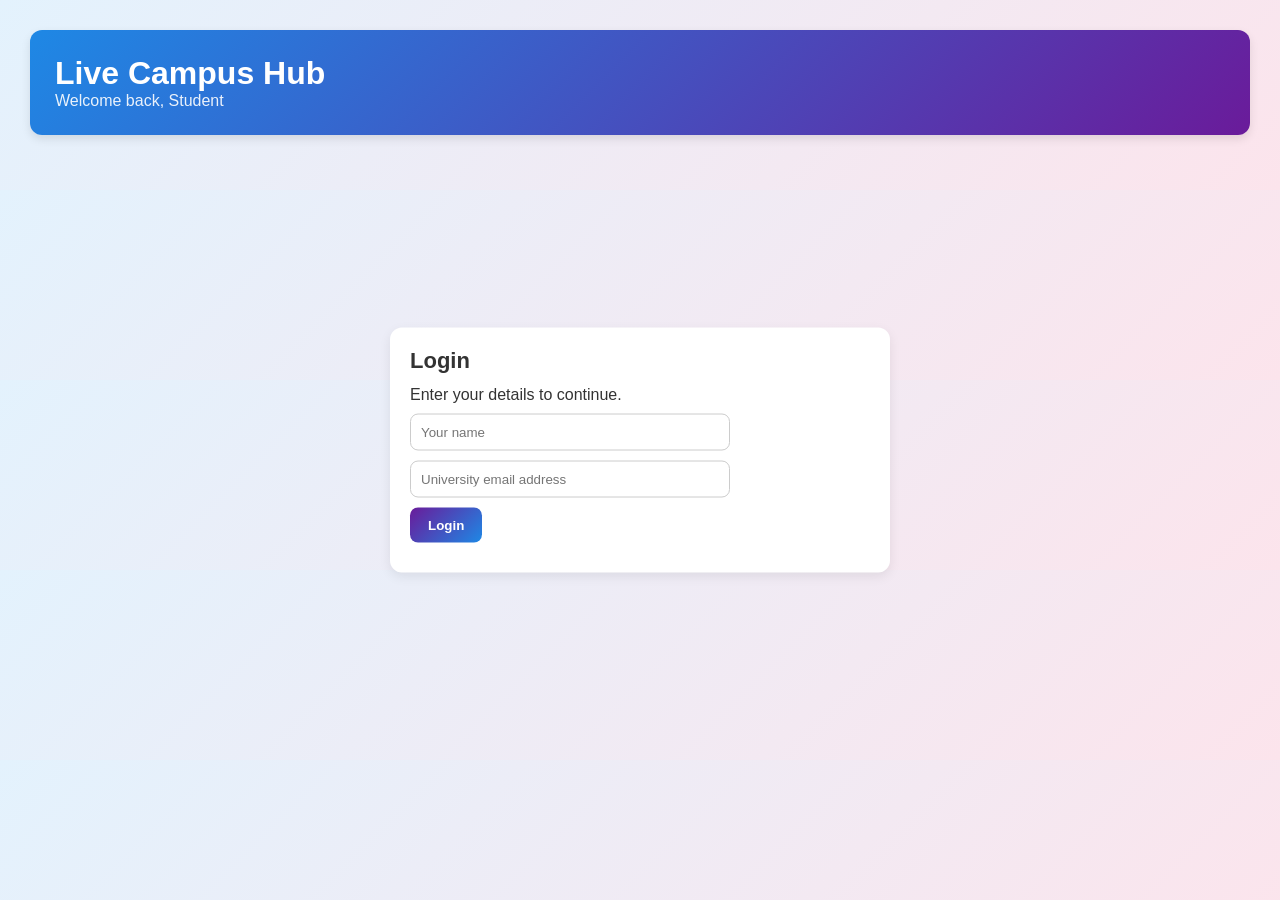
==== client/index.html @ 44f52821 "added a login system and improve the UI Added simple login system with university email validation, " ====
<!DOCTYPE html>
<html lang="en">
<head>
    <meta charset="UTF-8">
    <title>Live Campus Hub</title>
    <meta name="viewport" content="width=device-width, initial-scale=1.0">
    <link rel="stylesheet" href="style.css">
</head>
<body>

    <header>
        <h1>Live Campus Hub</h1>
        <p>Welcome back, Student</p>
    </header>

    <main>

    <!-- Login Section -->
    <section id="login-section">
        <h2>Login</h2>
        <p>Enter your details to continue.</p>

        <input type="text" id="name-input" placeholder="Your name">
        <input type="email" id="email-input" placeholder="University email address">

        <button type="button" onclick="login()">Login</button>

        <p id="login-message"></p>
    </section>

    <!-- App Section (hidden until login) -->
    <section id="app-section" style="display:none;">

        <div class="app-header">
            <h2 id="welcome-message">Welcome!</h2>
            <button type="button" onclick="logout()">Logout</button>
        </div>

        <!-- Points Section -->
        <section id="points-section">
            <h2>Your Points</h2>
            <p id="points-display">Points: 0</p>
        </section>

        <!-- Check-in Section -->
        <section id="checkin-section">
            <h2>Check In</h2>
            <button type="button" onclick="checkIn('library')">Check In at Library</button>
            <button type="button" onclick="checkIn('gym')">Check In at Gym</button>
            <button type="button" onclick="checkIn('student_union')">Check In at Student Union</button>
            <p id="checkin-message"></p>
        </section>

        <!-- Events Section -->
        <section id="events-section">
            <h2>Upcoming Events</h2>
            <ul id="events-list">
                <li>Library Study Workshop - 2PM</li>
                <li>Basketball Training - 5PM</li>
                <li>Music Society Meeting - 6PM</li>
            </ul>
        </section>

    </section>

</main>

    <script src="app.js"></script>
</body>
</html>
---- client/style.css ----
/* Reset */
* {
    margin: 0;
    padding: 0;
    box-sizing: border-box;
}

/* Body */
body {
    font-family: 'Segoe UI', Arial, sans-serif;
    background: linear-gradient(135deg, #e3f2fd, #fce4ec);
    color: #333;
    padding: 30px;

}

/* Header */
header {
    background: linear-gradient(135deg, #1e88e5, #6a1b9a);
    color: white;
    padding: 25px;
    border-radius: 12px;
    margin-bottom: 25px;
    box-shadow: 0 4px 10px rgba(0,0,0,0.1);
}

header h1 {
    font-size: 32px;
}

header p {
    opacity: 0.9;
}

/* Layout */
main {
    display: grid;
    gap: 20px;
    max-width: 850px;
}

/* Sections */
section {
    background: white;
    padding: 20px;
    border-radius: 12px;
    box-shadow: 0 4px 12px rgba(0,0,0,0.08);
    margin-bottom: 25px;
}

/* Section Titles */
section h2 {
    margin-bottom: 12px;
    font-size: 22px;
}

/* Points Section */
#points-section {
    border-left: 6px solid #1e88e5;
}

#points-display {
    font-size: 20px;
    font-weight: bold;
    color: #1e88e5;
}

/* Check-in Section */
#checkin-section {
    border-left: 6px solid #43a047;
}

/* Buttons */
button {
    padding: 10px 15px;
    border: none;
    border-radius: 8px;
    cursor: pointer;
    font-weight: bold;
    margin-right: 10px;
    margin-top: 10px;
    transition: 0.2s;
    color: white;
}

/* Different button colours */
button:nth-child(2) {
    background: #1e88e5; /* Library */
}

button:nth-child(3) {
    background: #43a047; /* Gym */
}

button:nth-child(4) {
    background: #f4511e; /* Student Union */
}

button:hover {
    opacity: 0.9;
}

button:active {
    transform: scale(0.97);
}

/* Message */
#checkin-message {
    margin-top: 12px;
    font-weight: bold;
}

/* Events Section */
#events-section {
    border-left: 6px solid #6a1b9a;
}

#events-list {
    padding-left: 18px;
    margin-top: 10px;
}

#events-list li {
    margin-bottom: 6px;
}

/* Responsive */
@media (max-width: 600px) {
    body {
        padding: 15px;
    }

    button {
        width: 100%;
        margin-right: 0;
    }
}

input {
    padding: 10px;
    width: 100%;
    max-width: 320px;
    margin-top: 10px;
    border-radius: 8px;
    border: 1px solid #ccc;
    display: flex;
    align-items: center;
    justify-content: center;
}
#login-message {
    margin-top: 10px;
    font-weight: bold;
    color: #c62828;
}
#login-section {
    width: 100%;
    max-width: 500px;
    margin: 0 auto;

    position: absolute;
    top: 50%;
    left: 50%;
    transform: translate(-50%, -50%);
}
#login-section button {
    background: linear-gradient(135deg, #6a1b9a, #1e88e5);
    color: white;
    border: none;
    padding: 10px 18px;
    border-radius: 8px;
    font-weight: bold;
    cursor: pointer;
    transition: 0.2s;
}

#login-section button:hover {
    opacity: 0.9;
}

#login-section button:active {
    transform: scale(0.97);
}
.app-header {
    display: flex;
    justify-content: space-between;
    align-items: center;
    margin-bottom: 30px;
}

.app-header button {
    background: #1e88e5;
    color: white;
    border: none;
    padding: 8px 14px;
    border-radius: 8px;
    cursor: pointer;
}
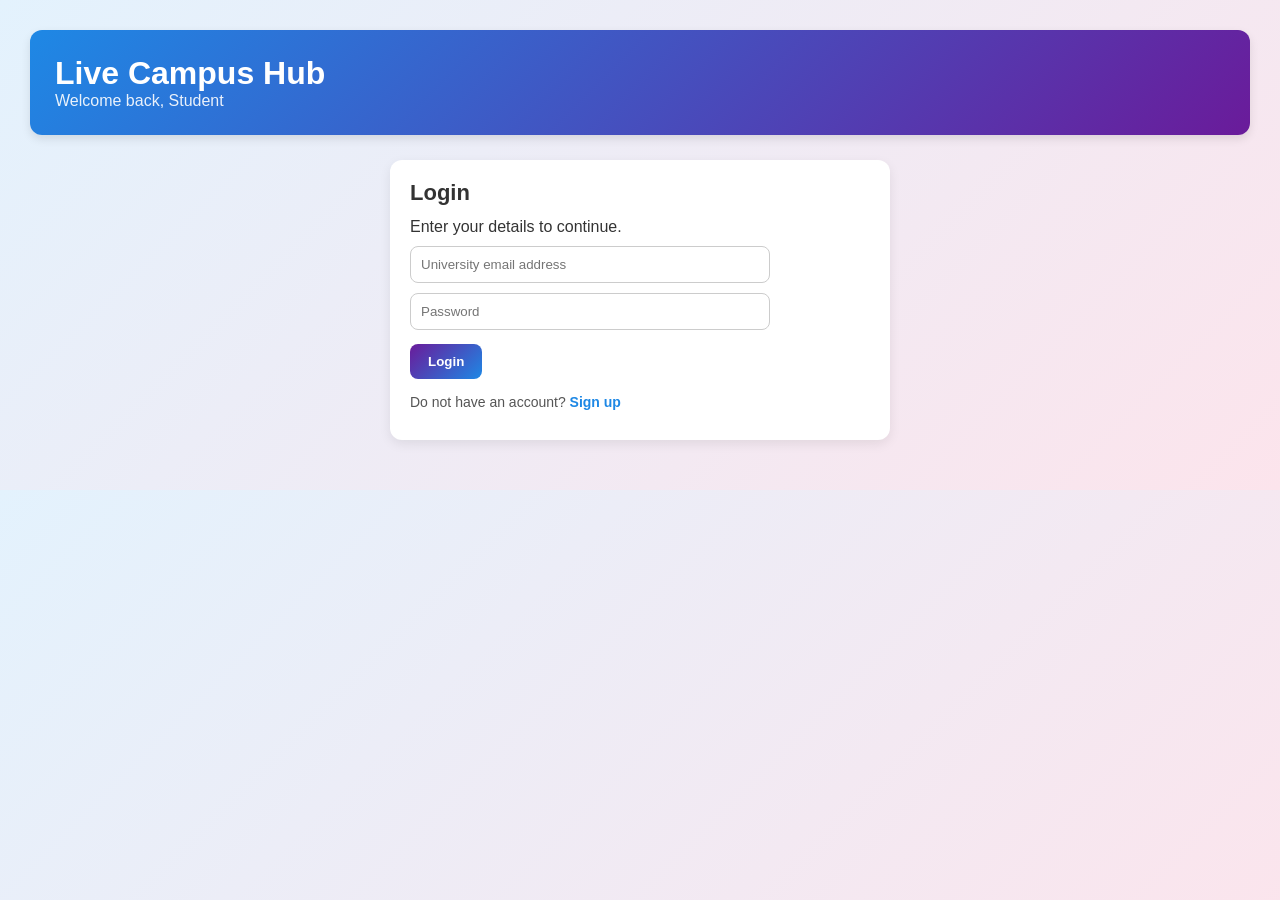
==== commit 20282665: "created sign up page and made some changer to UI created a sing up page with university email, full " ====
--- a/client/index.html
+++ b/client/index.html
@@ -20,13 +20,35 @@
         <h2>Login</h2>
         <p>Enter your details to continue.</p>
 
-        <input type="text" id="name-input" placeholder="Your name">
         <input type="email" id="email-input" placeholder="University email address">
+        <input type="password" id="password-input" placeholder="Password">
 
         <button type="button" onclick="login()">Login</button>
 
+        <p class="signup-text">
+            Do not have an account? <a href="#" onclick="showSignup()">Sign up</a>
+        </p>
+
         <p id="login-message"></p>
     </section>
+    <div class="signup-container">
+    <section id="signup-section" style="display:none;">
+        <h2>Create Account</h2>
+        <p>Register with your university email.</p>
+
+        <input type="text" id="signup-name" placeholder="Full name">
+        <input type="email" id="signup-email" placeholder="University email address">
+        <input type="password" id="signup-password" placeholder="Password">
+
+        <button type="button" onclick="signup()">Sign Up</button>
+
+        <p class="signup-text">
+            Already have an account? <a href="#" onclick="showLogin()">Login</a>
+        </p>
+
+        <p id="signup-message"></p>
+    </section>
+    </div>
 
     <!-- App Section (hidden until login) -->
     <section id="app-section" style="display:none;">
--- a/client/style.css
+++ b/client/style.css
@@ -11,7 +11,6 @@
     background: linear-gradient(135deg, #e3f2fd, #fce4ec);
     color: #333;
     padding: 30px;
-
 }
 
 /* Header */
@@ -21,7 +20,7 @@
     padding: 25px;
     border-radius: 12px;
     margin-bottom: 25px;
-    box-shadow: 0 4px 10px rgba(0,0,0,0.1);
+    box-shadow: 0 4px 10px rgba(0, 0, 0, 0.1);
 }
 
 header h1 {
@@ -34,9 +33,10 @@
 
 /* Layout */
 main {
+    max-width: 850px;
+    margin: 0 auto;
     display: grid;
     gap: 20px;
-    max-width: 850px;
 }
 
 /* Sections */
@@ -44,7 +44,7 @@
     background: white;
     padding: 20px;
     border-radius: 12px;
-    box-shadow: 0 4px 12px rgba(0,0,0,0.08);
+    box-shadow: 0 4px 12px rgba(0, 0, 0, 0.08);
     margin-bottom: 25px;
 }
 
@@ -54,114 +54,24 @@
     font-size: 22px;
 }
 
-/* Points Section */
-#points-section {
-    border-left: 6px solid #1e88e5;
-}
-
-#points-display {
-    font-size: 20px;
-    font-weight: bold;
-    color: #1e88e5;
-}
-
-/* Check-in Section */
-#checkin-section {
-    border-left: 6px solid #43a047;
-}
-
-/* Buttons */
-button {
-    padding: 10px 15px;
-    border: none;
-    border-radius: 8px;
-    cursor: pointer;
-    font-weight: bold;
-    margin-right: 10px;
-    margin-top: 10px;
-    transition: 0.2s;
-    color: white;
-}
-
-/* Different button colours */
-button:nth-child(2) {
-    background: #1e88e5; /* Library */
-}
-
-button:nth-child(3) {
-    background: #43a047; /* Gym */
-}
-
-button:nth-child(4) {
-    background: #f4511e; /* Student Union */
-}
-
-button:hover {
-    opacity: 0.9;
-}
-
-button:active {
-    transform: scale(0.97);
-}
-
-/* Message */
-#checkin-message {
-    margin-top: 12px;
-    font-weight: bold;
-}
-
-/* Events Section */
-#events-section {
-    border-left: 6px solid #6a1b9a;
-}
-
-#events-list {
-    padding-left: 18px;
-    margin-top: 10px;
-}
-
-#events-list li {
-    margin-bottom: 6px;
-}
-
-/* Responsive */
-@media (max-width: 600px) {
-    body {
-        padding: 15px;
-    }
-
-    button {
-        width: 100%;
-        margin-right: 0;
-    }
-}
-
+/* Inputs */
 input {
     padding: 10px;
     width: 100%;
-    max-width: 320px;
+    max-width: 360px;
     margin-top: 10px;
     border-radius: 8px;
     border: 1px solid #ccc;
-    display: flex;
-    align-items: center;
-    justify-content: center;
-}
-#login-message {
-    margin-top: 10px;
-    font-weight: bold;
-    color: #c62828;
-}
+    display: block;
+}
+
+/* Login Section */
 #login-section {
     width: 100%;
     max-width: 500px;
     margin: 0 auto;
-
-    position: absolute;
-    top: 50%;
-    left: 50%;
-    transform: translate(-50%, -50%);
-}
+}
+
 #login-section button {
     background: linear-gradient(135deg, #6a1b9a, #1e88e5);
     color: white;
@@ -171,6 +81,7 @@
     font-weight: bold;
     cursor: pointer;
     transition: 0.2s;
+    margin-top: 14px;
 }
 
 #login-section button:hover {
@@ -180,6 +91,71 @@
 #login-section button:active {
     transform: scale(0.97);
 }
+
+#login-message {
+    margin-top: 10px;
+    font-weight: bold;
+    color: #c62828;
+}
+
+/* Signup container and section */
+.signup-container {
+    width: 100%;
+    display: flex;
+    justify-content: center;
+}
+
+#signup-section {
+    width: 100%;
+    max-width: 500px;
+    margin: 0 auto;
+}
+
+#signup-section button {
+    background: #1e88e5;
+    color: white;
+    border: none;
+    padding: 10px 18px;
+    border-radius: 8px;
+    font-weight: bold;
+    cursor: pointer;
+    transition: all 0.2s ease;
+    margin-top: 14px;
+}
+
+#signup-section button:hover {
+    background: #1565c0;
+    transform: translateY(-1px);
+}
+
+#signup-section button:active {
+    transform: scale(0.98);
+}
+
+#signup-message {
+    margin-top: 10px;
+    font-weight: bold;
+    color: #c62828;
+}
+
+/* Signup / login text */
+.signup-text {
+    margin-top: 15px;
+    font-size: 14px;
+    color: #555;
+}
+
+.signup-text a {
+    color: #1e88e5;
+    text-decoration: none;
+    font-weight: 600;
+}
+
+.signup-text a:hover {
+    text-decoration: underline;
+}
+
+/* App Header */
 .app-header {
     display: flex;
     justify-content: space-between;
@@ -194,4 +170,113 @@
     padding: 8px 14px;
     border-radius: 8px;
     cursor: pointer;
+    transition: 0.2s;
+}
+
+.app-header button:hover {
+    background: #1565c0;
+}
+
+/* Points Section */
+#points-section {
+    border-left: 6px solid #1e88e5;
+}
+
+#points-display {
+    font-size: 20px;
+    font-weight: bold;
+    color: #1e88e5;
+}
+
+/* Check-in Section */
+#checkin-section {
+    border-left: 6px solid #43a047;
+}
+
+/* General Buttons */
+button {
+    padding: 10px 15px;
+    border: none;
+    border-radius: 8px;
+    cursor: pointer;
+    font-weight: bold;
+    margin-right: 10px;
+    margin-top: 10px;
+    transition: 0.2s;
+    color: white;
+}
+
+/* Check-in button colours */
+#checkin-section button:nth-of-type(1) {
+    background: #1e88e5;
+}
+
+#checkin-section button:nth-of-type(2) {
+    background: #43a047;
+}
+
+#checkin-section button:nth-of-type(3) {
+    background: #f4511e;
+}
+
+#checkin-section button:hover {
+    opacity: 0.9;
+}
+
+#checkin-section button:active {
+    transform: scale(0.97);
+}
+
+/* Message */
+#checkin-message {
+    margin-top: 12px;
+    font-weight: bold;
+}
+
+/* Events Section */
+#events-section {
+    border-left: 6px solid #6a1b9a;
+}
+
+#events-list {
+    padding-left: 18px;
+    margin-top: 10px;
+}
+
+#events-list li {
+    margin-bottom: 6px;
+}
+
+/* Responsive */
+@media (max-width: 600px) {
+    body {
+        padding: 15px;
+    }
+
+    header h1 {
+        font-size: 26px;
+    }
+
+    input {
+        max-width: 100%;
+    }
+
+    #login-section,
+    #signup-section {
+        max-width: 100%;
+    }
+
+    #checkin-section button,
+    #login-section button,
+    #signup-section button,
+    .app-header button {
+        width: 100%;
+        margin-right: 0;
+    }
+
+    .app-header {
+        flex-direction: column;
+        align-items: flex-start;
+        gap: 12px;
+    }
 }
